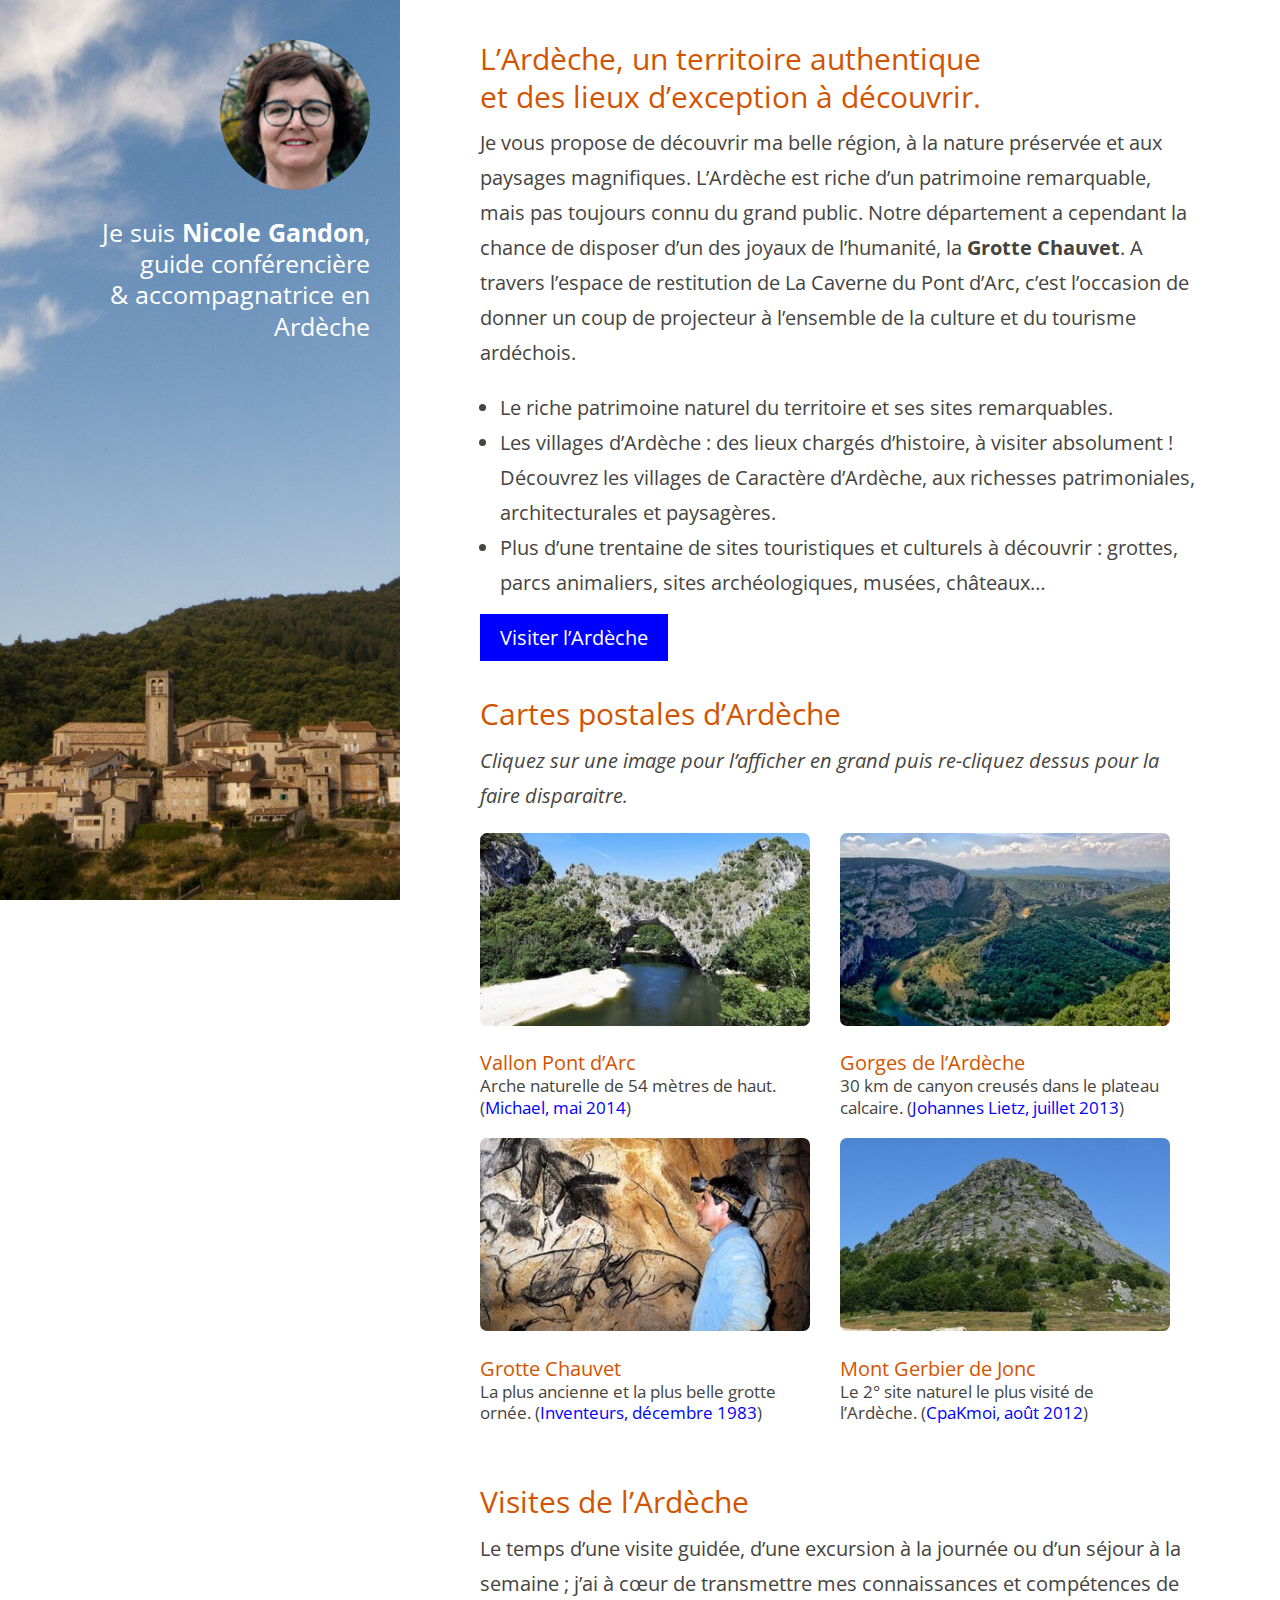
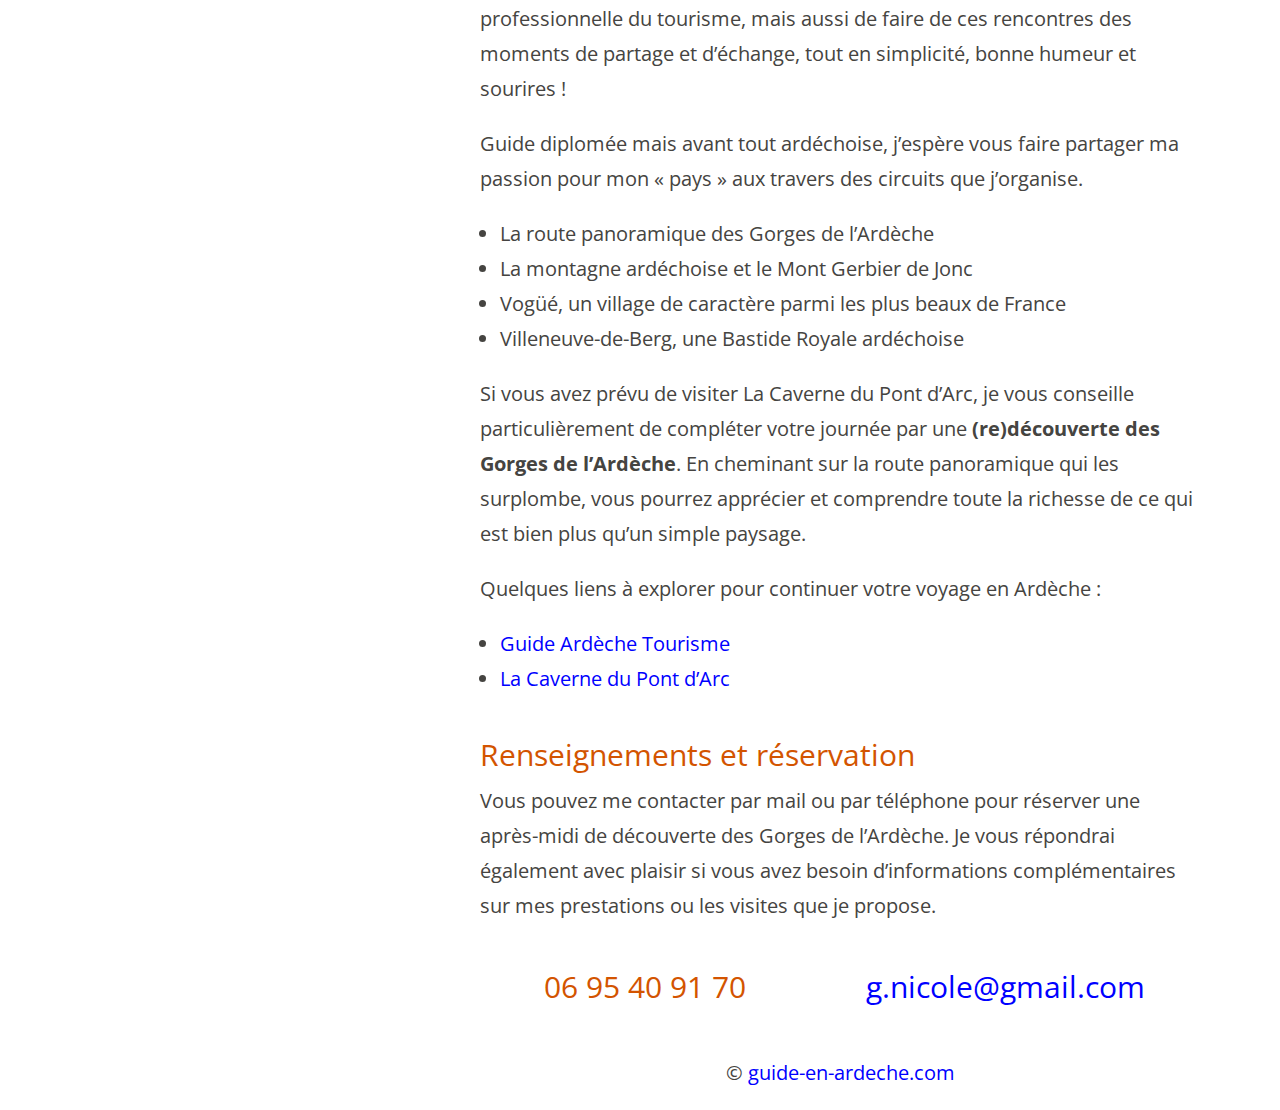
==== docs/index.html @ 31173eb5 "Republication." ====
<!DOCTYPE html>
<html lang="fr">

  <head>
    <meta charset="utf-8">
    <meta http-equiv="X-UA-Compatible" content="IE=edge">
    <meta name="viewport" content="width=device-width, initial-scale=1.0, maximum-scale=1">
    <title>Guide en Ardèche</title>
    <meta name="description" content="Visite guidée en Ardèche par une guide conférencière diplômée">
    <meta name="keywords" content="ardèche, tourisme, guide, accompagnateur, visite guidée, guidage, excursion, circuit">
    <meta name="google-site-verification" content="meeGwrDOzSALFCP7WSsa8uO560Fzs74sQ-ZAsnbTyC0">
    <meta name="msvalidate.01" content="E40CFD3C8A2EFA812EB992585954701E">
    <link rel="shortcut icon" href="data:;base64,iVBORw0KGgo=">
    <link rel="stylesheet" href="./css/style.css">
    <link rel="stylesheet" href="http://fonts.googleapis.com/css?family=Open+Sans:300,400italic,400,600,700|Abril+Fatface">
  </head>

  <body>

    <div class="sidebar">
      <div><a href="#"><img class="guide" src="images/guide-nicole.png" alt="" /></a></div>
      <h1>
        Je suis <b>Nicole Gandon</b>,<br>
        guide conférencière<br>
        & accompagnatrice en Ardèche
      </h1>
    </div>

    <div class="content">

<section>
<h2>L’Ardèche, un territoire authentique<br>et des lieux d’exception à découvrir.</h2>
<p>Je vous propose de découvrir ma belle région, à la nature préservée et aux
paysages magnifiques. L’Ardèche est riche d’un patrimoine remarquable, mais pas
toujours connu du grand public. Notre département a cependant la chance de
disposer d’un des joyaux de l’humanité, la <strong>Grotte Chauvet</strong>. A travers l’espace
de restitution de La Caverne du Pont d’Arc, c’est l’occasion de donner un coup
de projecteur à l’ensemble de la culture et du tourisme ardéchois.</p>
<ul>
<li>Le riche patrimoine naturel du territoire et ses sites remarquables.</li>
<li>Les villages d’Ardèche&nbsp;: des lieux chargés d’histoire, à visiter absolument&nbsp;!
Découvrez les villages de Caractère d’Ardèche, aux richesses patrimoniales,
architecturales et paysagères.</li>
<li>Plus d’une trentaine de sites touristiques et culturels à découvrir&nbsp;: grottes,
parcs animaliers, sites archéologiques, musées, châteaux…</li>
</ul>
<div class="button">
<p><a href="#visites">Visiter l’Ardèche</a></p>
</div>
</section>
<section id="photos">
<h2>Cartes postales d’Ardèche</h2>
<div class="aide">
<p>Cliquez sur une image pour l’afficher en grand puis re-cliquez dessus pour la
faire disparaitre.</p>
</div>
<div class="row popx">
  <div class="column half">
<p><img src="./images/thumbs/vallon-pont-arc.jpg" alt="" /></p>
<h3>Vallon Pont d’Arc</h3>
<p>Arche naturelle de 54 mètres de haut.
(<a href="https://www.flickr.com/photos/jakob65/14311720556">Michael, mai 2014</a>)</p>
  </div>
  <div class="column half">
<p><img src="./images/thumbs/gorges-ardeche.jpg" alt="" /></p>
<h3>Gorges de l’Ardèche</h3>
<p>30 km de canyon creusés dans le plateau calcaire.
(<a href="https://www.flickr.com/photos/joe_leads/13043293793">Johannes Lietz, juillet 2013</a>)</p>
  </div>
  <div class="column half">
<p><img src="./images/thumbs/grotte-chauvet.jpg" alt="" /></p>
<h3>Grotte Chauvet</h3>
<p>La plus ancienne et la plus belle grotte ornée.
(<a href="https://fr-fr.facebook.com/InventeursGrotteChauvet">Inventeurs, décembre 1983</a>)</p>
  </div>
  <div class="column half">
<p><img src="./images/thumbs/mont-gerbier-jonc.jpg" alt="" /></p>
<h3>Mont Gerbier de Jonc</h3>
<p>Le 2° site naturel le plus visité de l’Ardèche.
(<a href="https://www.flickr.com/photos/cpakmoi/8664182413">CpaKmoi, août 2012</a>)</p>
  </div>
</div>
</section>
<section id="visites">
<h2>Visites de l’Ardèche</h2>
<p>Le temps d’une visite guidée, d’une excursion à la journée ou d’un séjour à la
semaine&nbsp;; j’ai à cœur de transmettre mes connaissances et compétences de
professionnelle du tourisme, mais aussi de faire de ces rencontres des moments
de partage et d’échange, tout en simplicité, bonne humeur et sourires&nbsp;!</p>
<p>Guide diplomée mais avant tout ardéchoise, j’espère vous faire partager ma
passion pour mon «&nbsp;pays&nbsp;» aux travers des circuits que j’organise.</p>
<ul>
<li>La route panoramique des Gorges de l’Ardèche</li>
<li>La montagne ardéchoise et le Mont Gerbier de Jonc</li>
<li>Vogüé, un village de caractère parmi les plus beaux de France</li>
<li>Villeneuve-de-Berg, une Bastide Royale ardéchoise</li>
</ul>
<p>Si vous avez prévu de visiter La Caverne du Pont d’Arc, je vous conseille
particulièrement de compléter votre journée par une <strong>(re)découverte des Gorges
de l’Ardèche</strong>. En cheminant sur la route panoramique qui les surplombe, vous
pourrez apprécier et comprendre toute la richesse de ce qui est bien plus qu’un
simple paysage.</p>
<p>Quelques liens à explorer pour continuer votre voyage en Ardèche&nbsp;:</p>
<ul>
<li><a href="http://www.ardeche-guide.com/">Guide Ardèche Tourisme</a></li>
<li><a href="http://www.cavernedupontdarc.fr/">La Caverne du Pont d’Arc</a></li>
</ul>
</section>
<section id="contacts">
<h2>Renseignements et réservation</h2>
<p>Vous pouvez me contacter par mail ou par téléphone pour réserver une après-midi
de découverte des Gorges de l’Ardèche. Je vous répondrai également avec plaisir
si vous avez besoin d’informations complémentaires sur mes prestations ou les
visites que je propose.</p>
<div class="row">
  <div class="column half">
<h2>06 95 40 91 70</h2>
  </div>
  <div class="column half">
<h2><a href=&quot;m&#x61;ilto:&#103;.ni&#99;ole&#64;gm&#x61;il&#46;&#x63;om&quot;>&#103;.ni&#99;ole&#64;gm&#x61;il&#46;&#x63;om</a></h2>
  </div>
</div>
</section>

    </div>

    <div class="copyright">
      <p>&copy; <a href="https://guide-en-ardeche.com/">guide-en-ardeche.com</a></p>
    </div>

    <script src="./js/popix.js"></script>
    <script>
      new Image().src = "http://26.pagesd.info/counter/guide?r=" + encodeURIComponent(document.referrer) + "&u=" + encodeURIComponent(window.location.href);
    </script>

  </body>

</html>
---- docs/css/style.css ----
/*
 * (c) guide-en-ardeche.com
 *
 * Inspired by:
 * - Hyde (@mdo) - https://github.com/poole/hyde
 * - Strata (@n33co) - https://html5up.net
 */


/*
 * Body resets
 *
 * Update the foundational and global aspects of the page.
 */

* {
  -webkit-box-sizing: border-box;
     -moz-box-sizing: border-box;
          box-sizing: border-box;
}

html,
body {
  margin: 0;
  padding: 0;
}

html {
  font-family: "Open Sans", Helvetica, Arial, sans-serif;
  font-size: 16px;
  line-height: 1.75;
}
@media (min-width: 64rem) {
  html {
    font-size: 20px;
  }
}

body {
  color: #454441;
  background-color: #fff;
  -webkit-text-size-adjust: 100%;
      -ms-text-size-adjust: 100%;
}

/* No `:visited` state is required by default (browsers will use `a`) */
a {
  color: blue;
  text-decoration: none;
}
/* `:focus` is linked to `:hover` for basic accessibility */
a:hover,
a:focus {
  text-decoration: underline;
}

/* Headings */
h1, h2, h3 {
  margin-bottom: .5rem;
  font-weight: normal;
  line-height: 1.25;
  color: #D35400;
  text-rendering: optimizeLegibility;
}
h1 {
  font-size: 1.25rem;
  color: white;
}
h2 {
  font-size: 1.5rem;
}
h3 {
  margin: 0;
  font-size: 1rem;
}

/* Body text */
p {
  margin-top: 0;
  margin-bottom: 1rem;
}

/* Lists */
ul {
  margin-top: 0;
  margin-bottom: 1rem;
  padding-left: 20px;
}


/*
 * Sidebar (ie Header as mobile first)
 *
 * Flexible banner for housing site name, intro, and "footer" content. Starts
 * out above content in mobile and later moves to the side with wider viewports.
 */

.sidebar {
  text-align: center;
  padding: 2rem .75rem;
  color: white;
  background-color: #202020;
  background-image: url("./../images/bg.jpg");
  background-position: bottom;
  background-size: auto 100%;
}
@media (min-width: 64rem) {
  .sidebar {
    background-image: url("./../images/antraigues.jpg");
    background-size: 100% auto;
    position: fixed;
    top: 0;
    left: 0;
    bottom: 0;
    width: 20rem;
    padding: 2rem 1.5rem 2rem 1rem;
    text-align: right;
  }
}

/* Sidebar effects */
.sidebar a {
  color: white;
}
.sidebar b {
  color: white;
}
.sidebar .guide {
  border-radius: 50%;
  width: 7.5rem;
}


/*
 * Mobile First Grid
 *
 * By Adam kaplan - http://www.adamkaplan.me/grid/
 */

.column {
  margin-bottom: 1.5rem;
  padding-right: 1rem;
}
@media (min-width: 48em) {
  .column {
    float: left;
    margin: 0;
    padding-left: 0;
    padding-right: 1.5rem;
    width: 14.285%;
  }
  .column.half { width: 50%; }
  .column.half p { font-size: 0.85rem; }
}

/* Clearfix by Nicolas Gallagher */
.clearfix:before, .row:before,
.clearfix:after, .row:after {
  content: " ";
  display: table;
}

.clearfix:after, .row:after { clear: both; }
.clearfix, .row { *zoom: 1; }


/*
 * Container
 *
 * Center the page content.
 */

.content {
  max-width: 38rem;
  padding-left: 1rem;
  padding-right: 1rem;
  margin-left:  auto;
  margin-right: auto;
}
@media (min-width: 64rem) {
  .content, .copyright {
    max-width: 38rem;
    margin-left: 23rem;
    margin-right: 2rem;
  }
}


/*
 * Sections
 *
 * Separate content sections.
 */

section {
  margin: 2rem 0;
}

section b {
  color: black;
}


/*
 * Photo gallery
 *
 */

#photos img {
  border-radius: 7px;
  height: 100%;
  width: 100%;
}

#photos p {
  padding: 0;
}

.aide p { display: none; }
@media (min-width: 48em) {
  #photos img {
    cursor: pointer;
  }
  .aide p {
    display: block;
    font-style: italic;
  }
}


/*
 * Popix
 *
 */
#popx_overlay {
  display: none;
  position: fixed;
  top: 0;
  left: 0;
  height: 100%;
  width: 100%;
  z-index: 10;
  background-color: rgba(0, 0, 0, 0.5);
}

#popx_modal {
  display: none;
  width: auto;
  height: auto;
  position: fixed;
  top: 50%;
  left: 50%;
  margin: 0;
  padding: 0;
  border: white 7px solid;
  transform: translate(-50%, -55%);
  background-color: white;
  border-radius: 7px;
  text-align: center;
  z-index: 11; /* 1 higher than the overlay layer */
}

#popx_modal p {
  margin: 0;
  padding: 0;
}



/*
 * Custom type
 */

@media (max-width: 35rem) {
  h2 br { display: none; }
}

.button a {
  color: white;
  background-color: blue;
  padding: .5rem 1rem;
}

#contacts .column {
  text-align: center;
}

.copyright {
  text-align: center;
}

#photos .half p {
  line-height: 1.25;
}
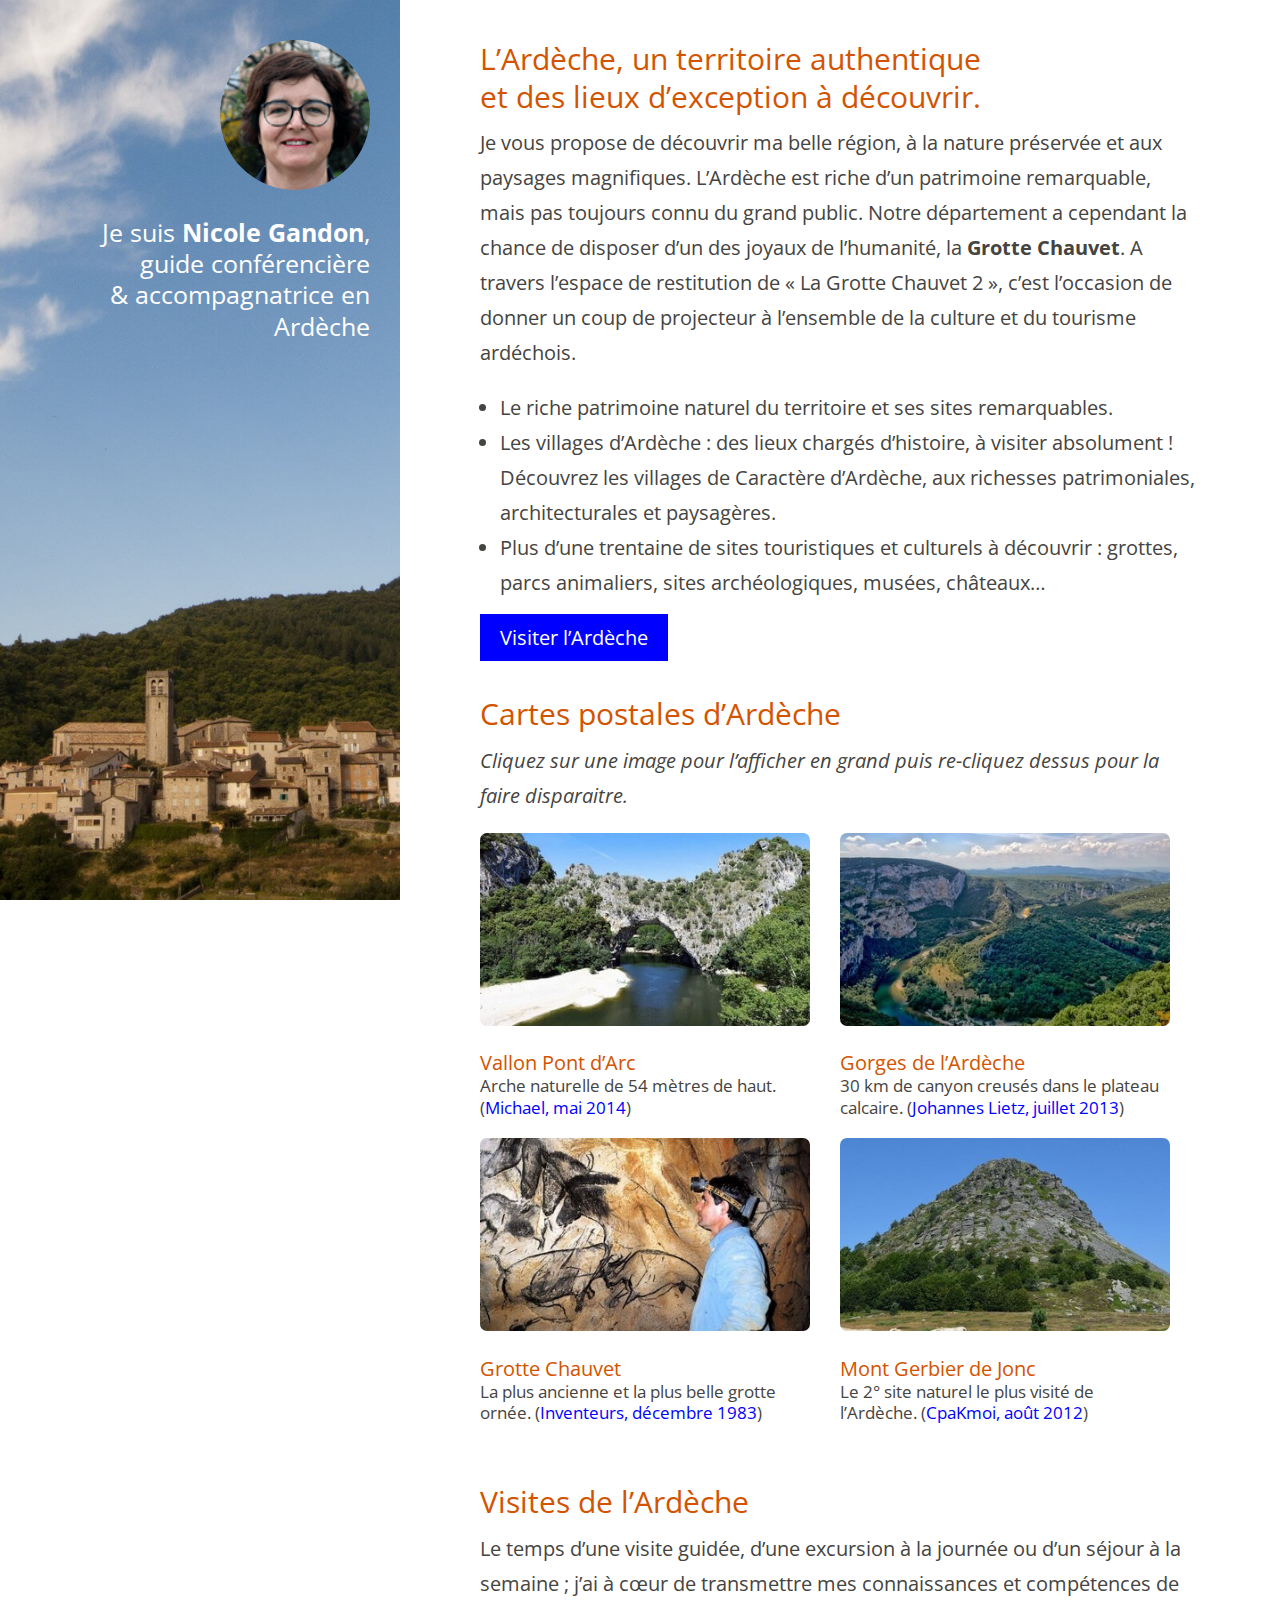
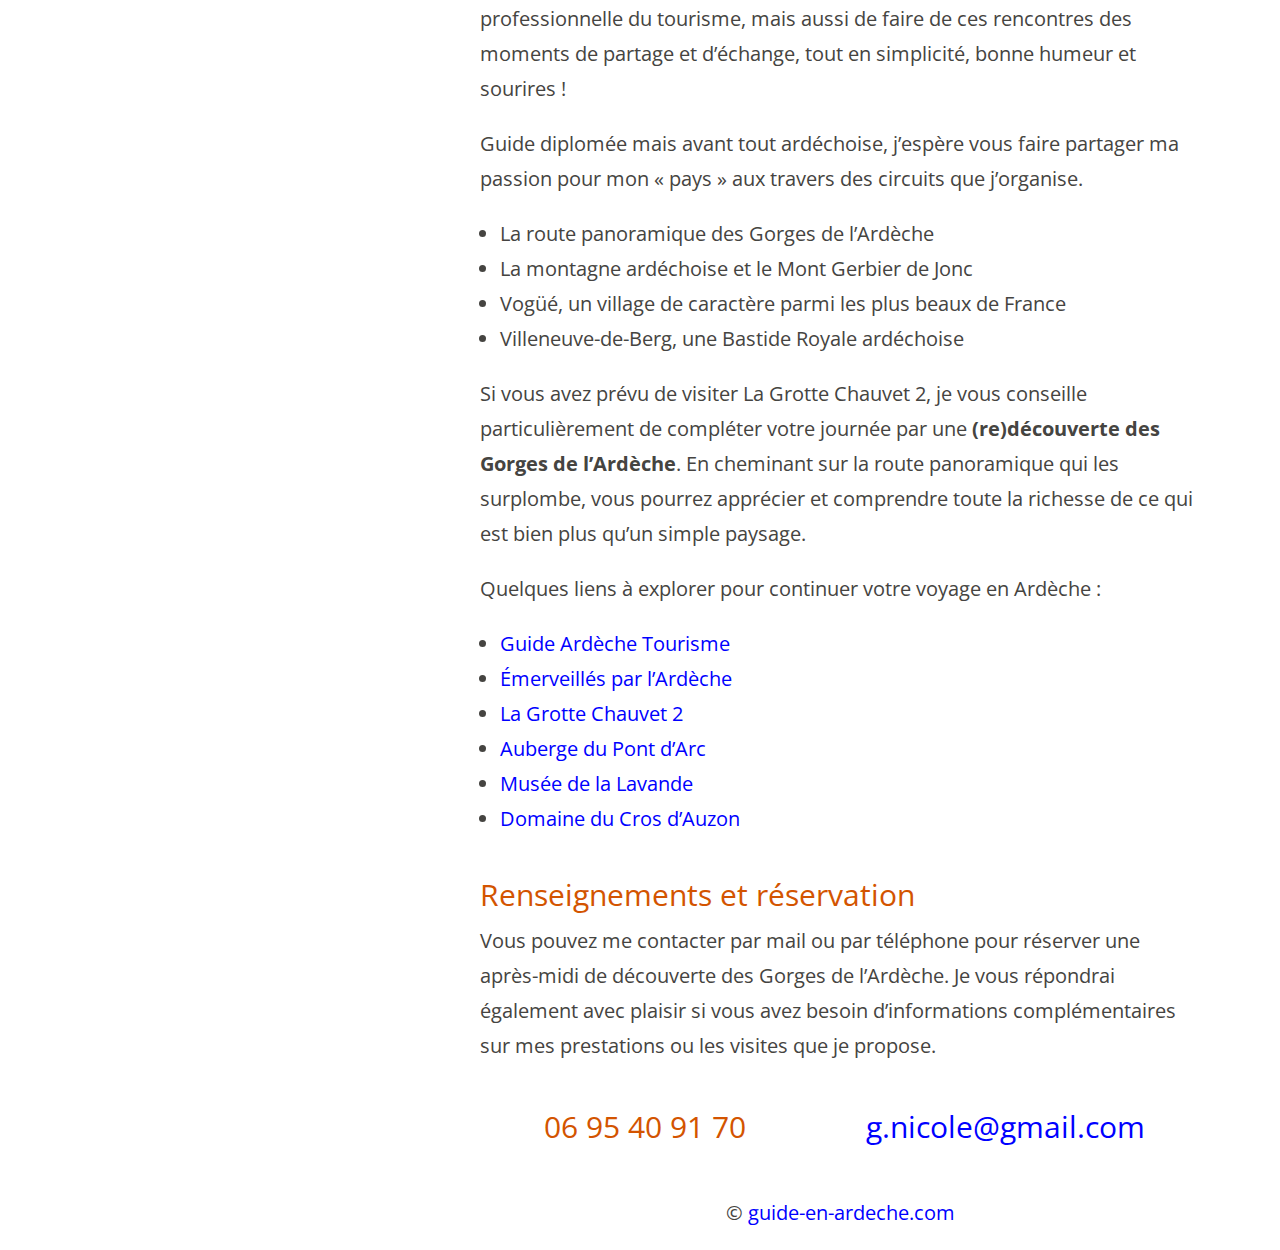
==== commit 59a7e5c3: "Mise à jour des partenaires." ====
--- a/docs/index.html
+++ b/docs/index.html
@@ -12,7 +12,8 @@
     <meta name="msvalidate.01" content="E40CFD3C8A2EFA812EB992585954701E">
     <link rel="shortcut icon" href="data:;base64,iVBORw0KGgo=">
     <link rel="stylesheet" href="./css/style.css">
-    <link rel="stylesheet" href="http://fonts.googleapis.com/css?family=Open+Sans:300,400italic,400,600,700|Abril+Fatface">
+    <link rel="stylesheet" href="//fonts.googleapis.com/css?family=Open+Sans:300,400italic,400,600,700|Abril+Fatface">
+    <script async type="text/javascript" src="https://plausible.io/js/plausible.js"></script>
   </head>
 
   <body>
@@ -34,8 +35,8 @@
 paysages magnifiques. L’Ardèche est riche d’un patrimoine remarquable, mais pas
 toujours connu du grand public. Notre département a cependant la chance de
 disposer d’un des joyaux de l’humanité, la <strong>Grotte Chauvet</strong>. A travers l’espace
-de restitution de La Caverne du Pont d’Arc, c’est l’occasion de donner un coup
-de projecteur à l’ensemble de la culture et du tourisme ardéchois.</p>
+de restitution de «&nbsp;La Grotte Chauvet 2&nbsp;», c’est l’occasion de donner un coup de
+projecteur à l’ensemble de la culture et du tourisme ardéchois.</p>
 <ul>
 <li>Le riche patrimoine naturel du territoire et ses sites remarquables.</li>
 <li>Les villages d’Ardèche&nbsp;: des lieux chargés d’histoire, à visiter absolument&nbsp;!
@@ -95,15 +96,19 @@
 <li>Vogüé, un village de caractère parmi les plus beaux de France</li>
 <li>Villeneuve-de-Berg, une Bastide Royale ardéchoise</li>
 </ul>
-<p>Si vous avez prévu de visiter La Caverne du Pont d’Arc, je vous conseille
+<p>Si vous avez prévu de visiter La Grotte Chauvet 2, je vous conseille
 particulièrement de compléter votre journée par une <strong>(re)découverte des Gorges
 de l’Ardèche</strong>. En cheminant sur la route panoramique qui les surplombe, vous
 pourrez apprécier et comprendre toute la richesse de ce qui est bien plus qu’un
 simple paysage.</p>
 <p>Quelques liens à explorer pour continuer votre voyage en Ardèche&nbsp;:</p>
 <ul>
-<li><a href="http://www.ardeche-guide.com/">Guide Ardèche Tourisme</a></li>
-<li><a href="http://www.cavernedupontdarc.fr/">La Caverne du Pont d’Arc</a></li>
+<li><a href="https://www.ardeche-guide.com/">Guide Ardèche Tourisme</a></li>
+<li><a href="http://www.emerveillesparlardeche.com/">Émerveillés par l’Ardèche</a></li>
+<li><a href="https://www.grottechauvet2ardeche.com/">La Grotte Chauvet 2</a></li>
+<li><a href="https://www.aubergedupontdarc.com/">Auberge du Pont d’Arc</a></li>
+<li><a href="https://www.museedelalavandeardeche.com/">Musée de la Lavande</a></li>
+<li><a href="http://www.domaine-cros-auzon.com/">Domaine du Cros d’Auzon</a></li>
 </ul>
 </section>
 <section id="contacts">
@@ -129,9 +134,6 @@
     </div>
 
     <script src="./js/popix.js"></script>
-    <script>
-      new Image().src = "http://26.pagesd.info/counter/guide?r=" + encodeURIComponent(document.referrer) + "&u=" + encodeURIComponent(window.location.href);
-    </script>
 
   </body>
 
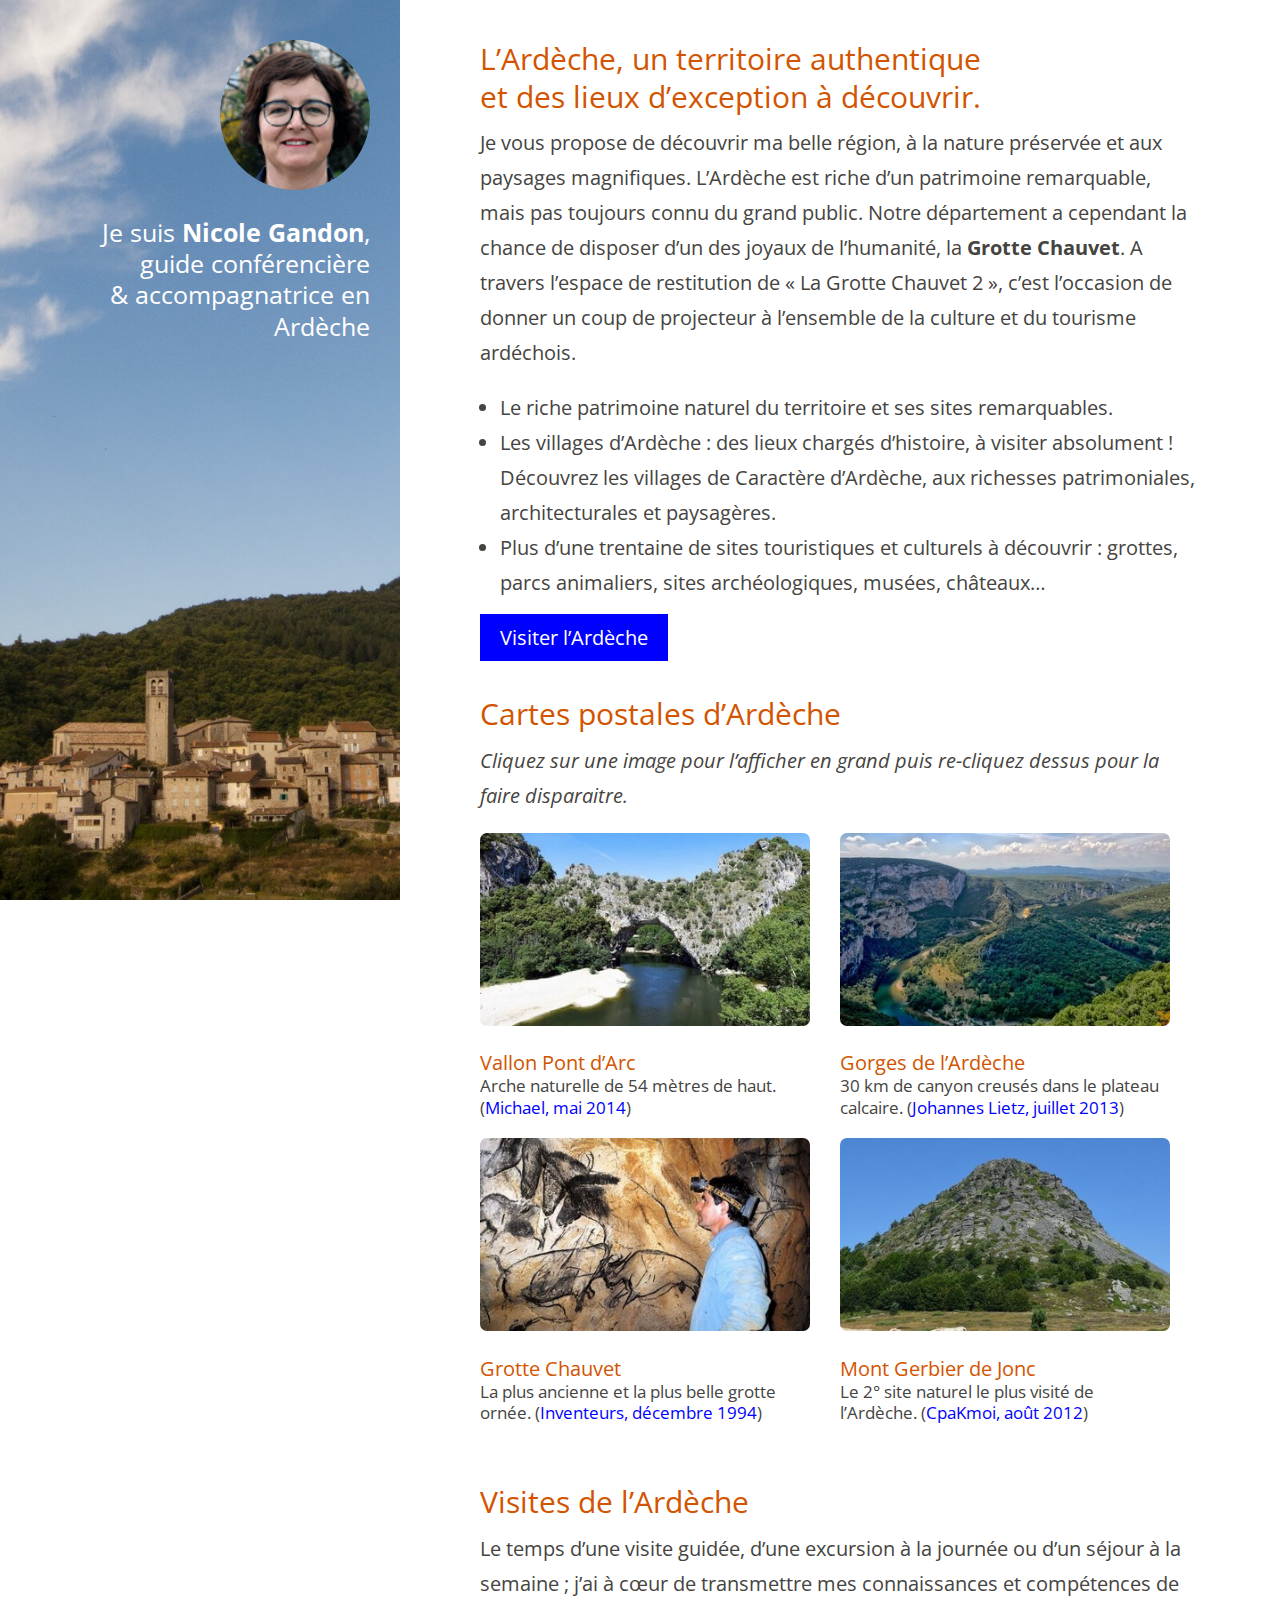
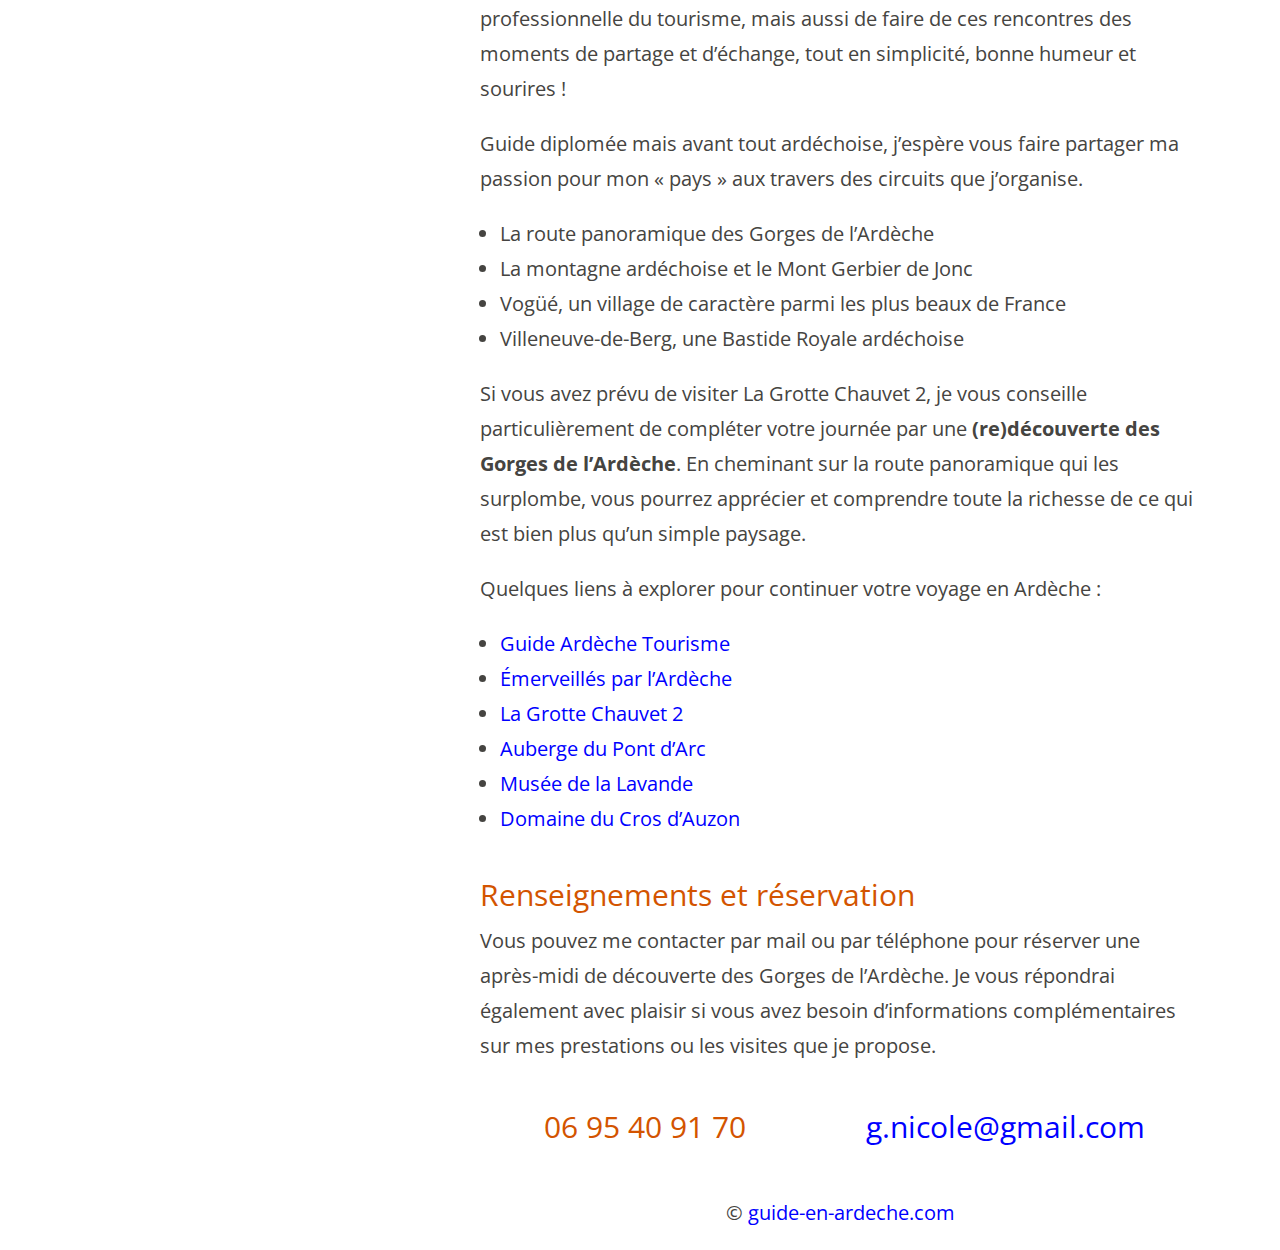
==== commit 7919f63b: "Correction date." ====
--- a/docs/index.html
+++ b/docs/index.html
@@ -13,7 +13,6 @@
     <link rel="shortcut icon" href="data:;base64,iVBORw0KGgo=">
     <link rel="stylesheet" href="./css/style.css">
     <link rel="stylesheet" href="//fonts.googleapis.com/css?family=Open+Sans:300,400italic,400,600,700|Abril+Fatface">
-    <script async type="text/javascript" src="https://plausible.io/js/plausible.js"></script>
   </head>
 
   <body>
@@ -72,7 +71,7 @@
 <p><img src="./images/thumbs/grotte-chauvet.jpg" alt="" /></p>
 <h3>Grotte Chauvet</h3>
 <p>La plus ancienne et la plus belle grotte ornée.
-(<a href="https://fr-fr.facebook.com/InventeursGrotteChauvet">Inventeurs, décembre 1983</a>)</p>
+(<a href="https://www.flickr.com/photos/24364447@N05/15055432875">Inventeurs, décembre 1994</a>)</p>
   </div>
   <div class="column half">
 <p><img src="./images/thumbs/mont-gerbier-jonc.jpg" alt="" /></p>
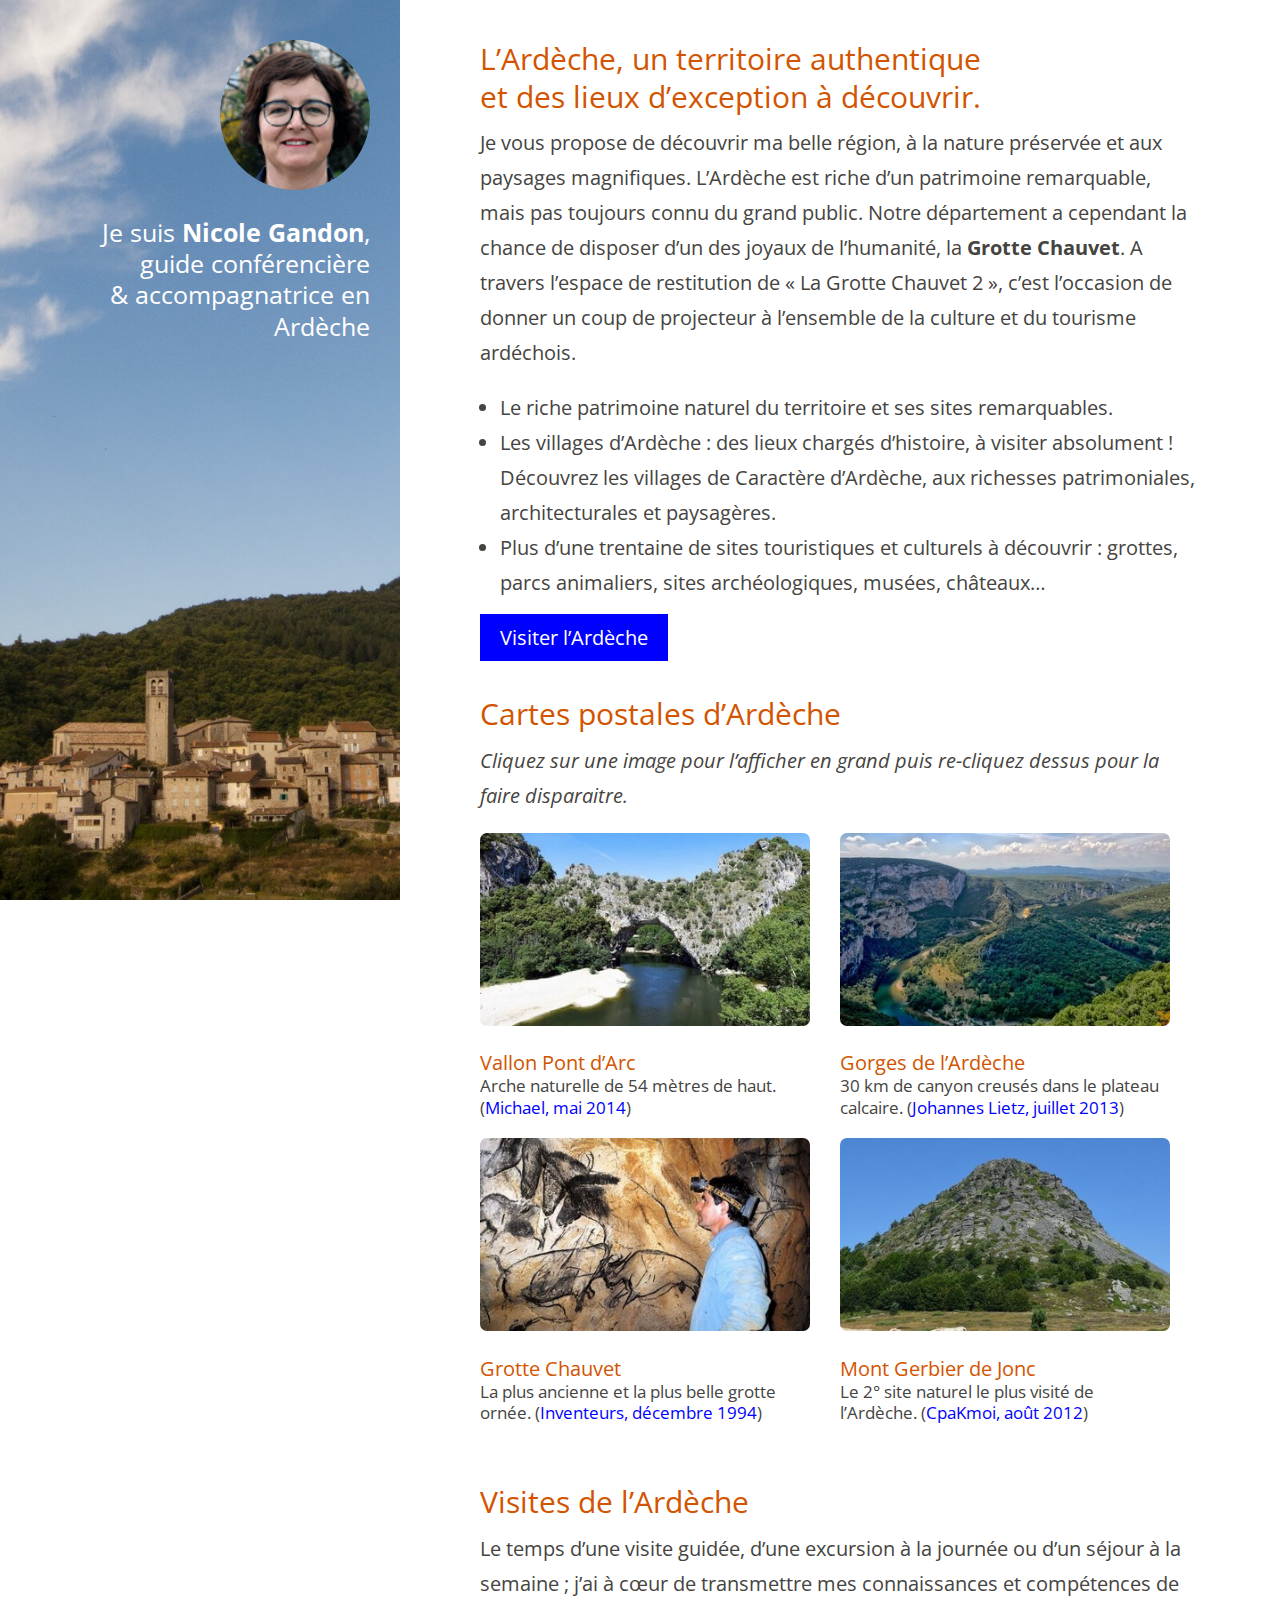
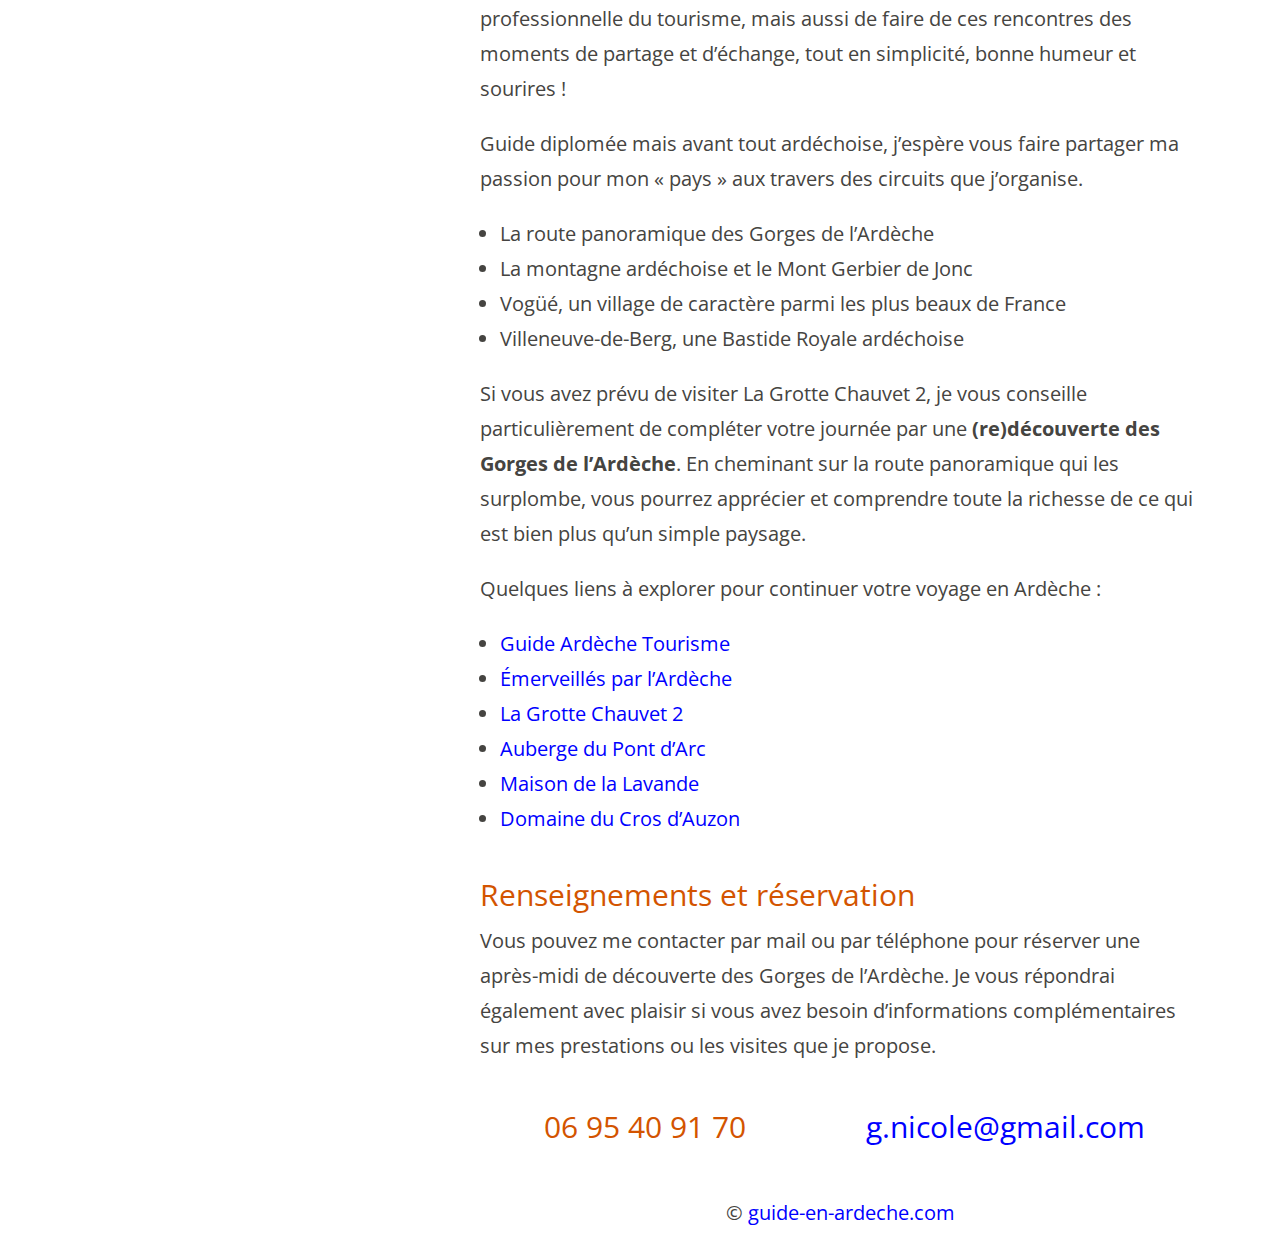
==== commit 2e8032a0: "Correction liens." ====
--- a/docs/index.html
+++ b/docs/index.html
@@ -103,11 +103,11 @@
 <p>Quelques liens à explorer pour continuer votre voyage en Ardèche&nbsp;:</p>
 <ul>
 <li><a href="https://www.ardeche-guide.com/">Guide Ardèche Tourisme</a></li>
-<li><a href="http://www.emerveillesparlardeche.com/">Émerveillés par l’Ardèche</a></li>
+<li><a href="https://www.emerveillesparlardeche.com/">Émerveillés par l’Ardèche</a></li>
 <li><a href="https://www.grottechauvet2ardeche.com/">La Grotte Chauvet 2</a></li>
 <li><a href="https://www.aubergedupontdarc.com/">Auberge du Pont d’Arc</a></li>
-<li><a href="https://www.museedelalavandeardeche.com/">Musée de la Lavande</a></li>
-<li><a href="http://www.domaine-cros-auzon.com/">Domaine du Cros d’Auzon</a></li>
+<li><a href="https://www.lamaisondelalavande.com/">Maison de la Lavande</a></li>
+<li><a href="https://www.domaine-cros-auzon.com/">Domaine du Cros d’Auzon</a></li>
 </ul>
 </section>
 <section id="contacts">
